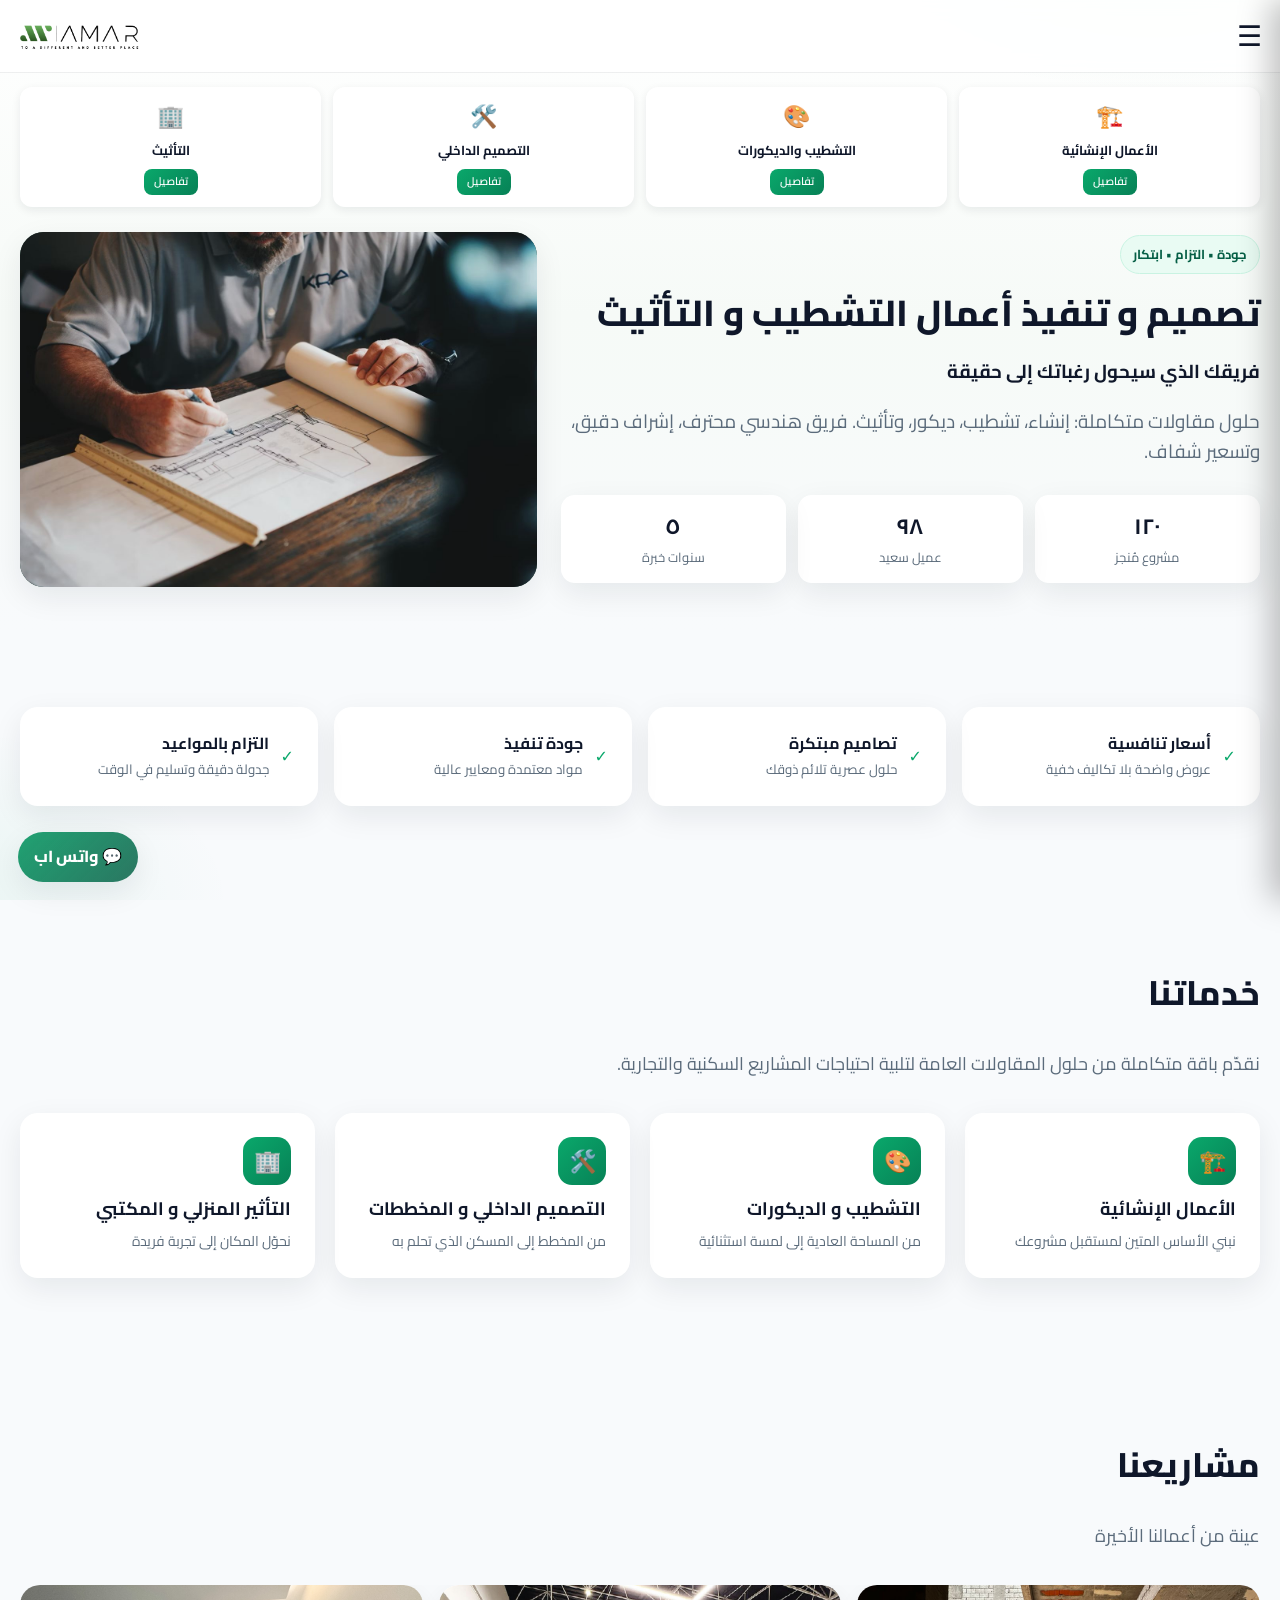
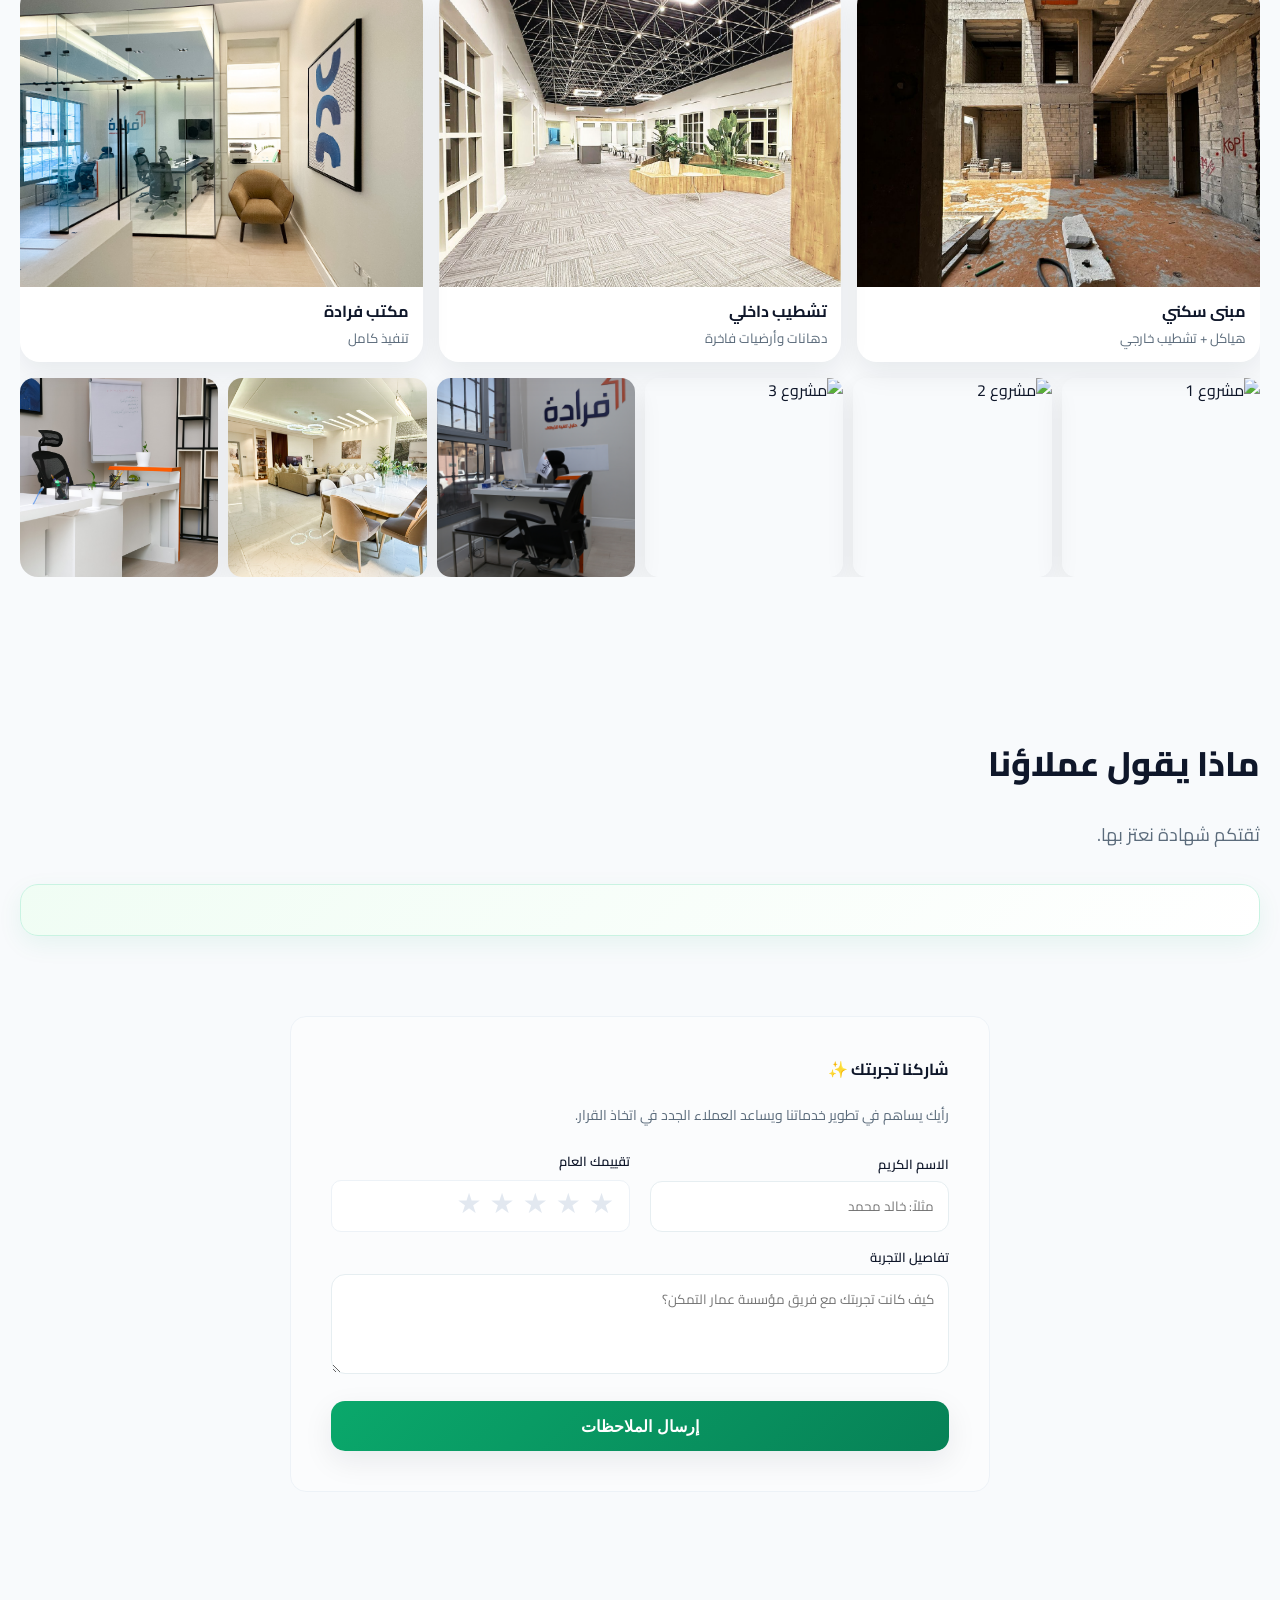
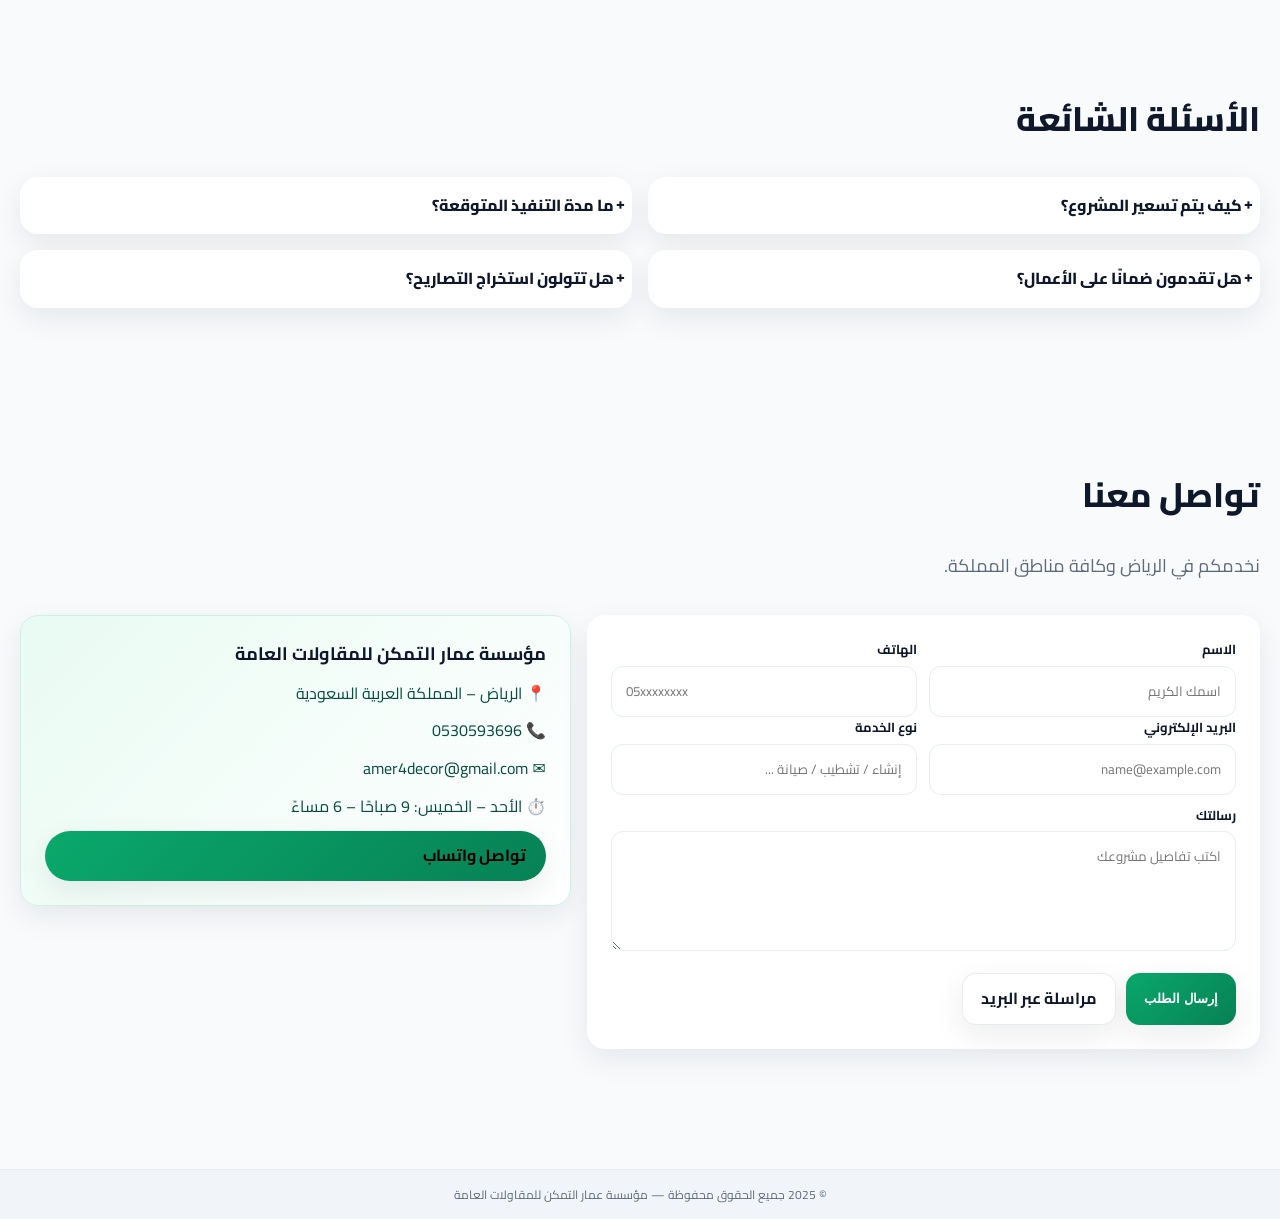
==== index.html @ bd7b521d "Add files via upload" ====
<!DOCTYPE html>
<html lang="ar" dir="rtl">
<head>
  <meta charset="utf-8" />
  <meta name="viewport" content="width=device-width, initial-scale=1, maximum-scale=1"/>
  <title>AMAR</title>
  <meta name="description" content="مؤسسة عمار التمكن للمقاولات العامة — تنفيذ وتشطيب وديكور بجودة عالية  .">
  <link rel="preconnect" href="https://fonts.gstatic.com" crossorigin>
  <link href="https://fonts.googleapis.com/css2?family=Cairo:wght@400;600;700;800&display=swap" rel="stylesheet">
  <link rel="icon" type="image/png" href="logo.png">
  <link rel="stylesheet" href="style.css">


<style>
  /* تم نقل تنسيقات السلايدر إلى ملف CSS الرئيسي لتحسين الأداء */
</style>

</head>
<body>

  <div class="bg-ornament" aria-hidden="true"></div>

  <!-- Header -->
  <header>
    <button class="menu-btn" aria-label="فتح القائمة" onclick="toggleMenu()">&#9776;</button>
    <div class="brand">
      <img src="شعار ملون.png" alt="شعار المؤسسة">
    </div>
  </header>




  <!-- Mini Services -->
<section id="mini-services" class="mini-services container">
  <div class="mini-service">
    <div class="icon">🏗️</div>
    <h4>الأعمال الإنشائية</h4>
    <a href="service1.html" class="mini-btn">تفاصيل</a>
  </div>

  <div class="mini-service">
    <div class="icon">🎨</div>
    <h4>التشطيب والديكورات</h4>
    <a href="service2.html" class="mini-btn">تفاصيل</a>
  </div>

  <div class="mini-service">
    <div class="icon">🛠️</div>
    <h4>التصميم الداخلي</h4>
    <a href="service3.html" class="mini-btn">تفاصيل</a>
  </div>

  <div class="mini-service">
    <div class="icon">🏢</div>
    <h4>التأثيث</h4>
    <a href="service4.html" class="mini-btn">تفاصيل</a>
  </div>
</section>


  <!-- Sidebar -->
  <aside id="sidebar" class="sidebar" aria-hidden="true">
    <div class="side-header">
      <div style="display:flex;align-items:center;gap:10px">
        <img src="a1.png" alt="" style="height:45px;border-radius:8px">
        <strong></strong>
      </div>
      <button class="side-close" aria-label="إغلاق القائمة" onclick="toggleMenu()">✖</button>
    </div>
    <nav class="side-links">
  <a href="#mini-services" onclick="toggleMenu()">الرئيسية</a>
  <a href="#services" onclick="toggleMenu()">خدماتنا</a>
  <a href="#projects" onclick="toggleMenu()">مشاريعنا</a>
  <a href="#faq" onclick="toggleMenu()">الأسئلة الشائعة</a>
  <a href="#contact" onclick="toggleMenu()">تواصل معنا</a>
  <a href="blog.html">المدونة</a>

  
</nav>

    <div class="side-cta">
      <a class="btn btn-primary" href="#contact">احجز استشارة</a>
      <a class="btn" href="https://wa.me/966500000000" target="_blank" rel="noopener">واتساب سريع</a>
    </div>
  </aside>

  <!-- Hero -->
  <section id="hero" class="hero container">
    <div class="hero-grid">
      <div>
        <span class="badge">جودة • التزام • ابتكار</span>
        <h2>تصميم و تنفيذ أعمال التشطيب  و التأثيث</h2>
        <h3>فريقك الذي سيحول رغباتك إلى حقيقة</h3>
        <p>حلول مقاولات متكاملة: إنشاء، تشطيب، ديكور، وتأثيث. فريق هندسي محترف، إشراف دقيق، وتسعير شفاف.</p>
        <div class="hero-stats">
          <div class="stat"><b data-count="120">0</b><span>مشروع مُنجز</span></div>
          <div class="stat"><b data-count="98">0</b><span>عميل سعيد</span></div>
          <div class="stat"><b data-count="5">0</b><span>سنوات خبرة</span></div>
        </div>
      </div>
      <div class="hero-media reveal">
        <!-- يمكنك وضع فيديو صامت بدلاً من الصورة -->
        <img src="صورة.jpeg" alt="أعمال تنفيذ وتشطيب">
      </div>
    </div>
  </section>

  <!-- Features strip -->
<section class="section container">
  <div class="features">
    <div class="feature reveal">
      <i>✓</i>
      <div>
        <b>أسعار تنافسية</b>
        <br>
        <small>عروض واضحة بلا تكاليف خفية</small>
      </div>
    </div>

    <div class="feature reveal">
      <i>✓</i>
      <div>
        <b>تصاميم مبتكرة</b>
        <br>
        <small>حلول عصرية تلائم ذوقك</small>
      </div>
    </div>

    <div class="feature reveal">
      <i>✓</i>
      <div>
        <b>جودة تنفيذ</b>
        <br>
        <small>مواد معتمدة ومعايير عالية</small>
      </div>
    </div>

    <div class="feature reveal">
      <i>✓</i>
      <div>
        <b>التزام بالمواعيد</b>
        <br>
        <small>جدولة دقيقة وتسليم في الوقت</small>
      </div>
    </div>
  </div>
</section>


   <!-- Services -->
  <section id="services" class="section container">
    <h3 class="title">خدماتنا</h3>
    <p class="subtitle">نقدّم باقة متكاملة من حلول المقاولات العامة لتلبية احتياجات المشاريع السكنية والتجارية.</p>
    <div class="cards">
      <div class="card reveal">
        <div class="icon">🏗️</div>
        <h4>الأعمال الإنشائية</h4>
        <p>نبني الأساس المتين لمستقبل مشروعك</p>
      </div>
      <div class="card reveal">
        <div class="icon">🎨</div>
        <h4>التشطيب و الديكورات</h4>
        <p>من المساحة العادية إلى لمسة استثنائية</p>
      </div>
      <div class="card reveal">
        <div class="icon">🛠️</div>
        <h4>التصميم الداخلي و المخططات</h4>
        <p>من المخطط إلى المسكن الذي تحلم به</p>
      </div>
      <div class="card reveal">
        <div class="icon">🏢</div>
        <h4>التأثير المنزلي و المكتبي</h4>
        <p>نحوّل المكان إلى تجربة فريدة</p>
      </div>
    </div>
  </section>


  <!-- Projects -->
  <section id="projects" class="section container">
    <h3 class="title">مشاريعنا</h3>
    <p class="subtitle">عينة من أعمالنا الأخيرة 
    <!-- Slider 3-up -->
    <div class="slider-wrap reveal">
      <div class="slider" id="projSlider">
        <!-- شريحة 1 -->
        <article class="slide">
          <img class="thumb" src="كبير 1.jpeg" alt="مبنى سكني">
          <div class="meta"><b>مبنى سكني</b><small>هياكل + تشطيب خارجي</small></div>
        </article>
        <!-- شريحة 2 -->
        <article class="slide">
          <img class="thumb" src="كبير 2.jpeg" alt="تشطيب داخلي">
          <div class="meta"><b>تشطيب داخلي</b><small>دهانات وأرضيات فاخرة</small></div>
        </article>
        <!-- شريحة 3 -->
        <article class="slide">
          <img class="thumb" src="كبير 3.jpg" alt="فيلا سكنية">
          <div class="meta"><b>مكتب فرادة</b><small>تنفيذ كامل</small></div>
        </article>
      </div>

     

    <!-- معرض صور صغير يفتح Lightbox -->
    <div class="gallery reveal" id="gallery">
      <img src="صغير1.jpg" alt="مشروع 1">
      <img src="صغير2.jpg" alt="مشروع 2">
      <img src="صغير3.jpg" alt="مشروع 3">
      <img src="صغير4.jpeg" alt="مشروع 4">
      <img src="صغير 5.jpg" alt="مشروع 5">
      <img src="صغير6.JPG" alt="مشروع 6">
    </div>
  </section>

  <!-- Lightbox -->
  <div class="lightbox" id="lightbox" role="dialog" aria-modal="true">
    <button class="x" aria-label="إغلاق">✖</button>
    <img alt="">
  </div>

  <!-- Testimonials -->
  <section class="section container">
    <h3 class="title">ماذا يقول عملاؤنا</h3>
    <p class="subtitle">ثقتكم شهادة نعتز بها.</p>

    <!-- إحصائيات العملاء الديناميكية -->
    <div id="statsSummary" class="stats-summary reveal">
      <!-- سيتم تعبئتها عبر الجافاسكريبت -->
    </div>

    <!-- حاوية التعليقات الديناميكية -->
    <div class="t-grid" id="testimonialsContainer">
    </div>

    <!-- نموذج إضافة رأي جديد -->
    <div class="feedback-section reveal">
      <h4 style="margin-top:0">شاركنا تجربتك ✨</h4>
      <p style="font-size:14px; color:var(--muted); margin-bottom:25px;">رأيك يساهم في تطوير خدماتنا ويساعد العملاء الجدد في اتخاذ القرار.</p>
      <form id="feedbackForm" class="form" style="box-shadow:none; background:transparent; padding:0">
        <div style="display:grid; grid-template-columns: repeat(auto-fit, minmax(200px, 1fr)); gap:20px; align-items: end;">
          <div>
            <label style="font-size:13px; color:var(--text); font-weight:600">الاسم الكريم</label>
            <input type="text" name="client_name" placeholder="مثلاً: خالد محمد" required>
          </div>
          <div>
            <label style="font-size:13px; color:var(--text); font-weight:600; margin-bottom:8px; display:block">تقييمك العام</label>
            <div class="star-rating">
              <input type="radio" id="star5" name="rating" value="⭐⭐⭐⭐⭐" required><label for="star5"></label>
              <input type="radio" id="star4" name="rating" value="⭐⭐⭐⭐"><label for="star4"></label>
              <input type="radio" id="star3" name="rating" value="⭐⭐⭐"><label for="star3"></label>
              <input type="radio" id="star2" name="rating" value="⭐⭐"><label for="star2"></label>
              <input type="radio" id="star1" name="rating" value="⭐"><label for="star1"></label>
            </div>
          </div>
        </div>
        <div style="margin-top:15px">
          <label style="font-size:13px; color:var(--text); font-weight:600">تفاصيل التجربة</label>
          <textarea name="comment" placeholder="كيف كانت تجربتك مع فريق مؤسسة عمار التمكن؟" style="min-height:100px; border-radius:14px" required></textarea>
        </div>
        <button type="submit" class="btn btn-primary" style="margin-top:20px; width:100%; height:50px; font-size:16px;">إرسال الملاحظات</button>
      </form>
      <div id="formMsg" class="form-status">شكراً لك! تم استلام تقييمك بنجاح، سيظهر في الموقع عند تحديث الصفحة.</div>
    </div>
  </section>

  <!-- FAQ -->
  <section id="faq" class="section container">
    <h3 class="title">الأسئلة الشائعة</h3>
    <div class="faq">
      <details class="q reveal">
        <summary>كيف يتم تسعير المشروع؟</summary>
        <div class="a">بعد المعاينة واستلام المخططات نُعد عرض سعر تفصيلي يشمل المواد والأيدي العاملة والمدة.</div>
      </details>
      <details class="q reveal">
        <summary>ما مدة التنفيذ المتوقعة؟</summary>
        <div class="a">تختلف وفق حجم المشروع ونطاقه، ونلتزم بجدول زمني مُعتمد مع تحديثات دورية.</div>
      </details>
      <details class="q reveal">
        <summary>هل تقدمون ضمانًا على الأعمال؟</summary>
        <div class="a">نعم، نوفر ضمانًا على أعمالنا وفق بنود العقد ونوع الأعمال المنفذة.</div>
      </details>
      <details class="q reveal">
        <summary>هل تتولون استخراج التصاريح؟</summary>
        <div class="a">نساعد في الإجراءات والتصاريح بالتنسيق مع الجهات المختصة حسب الحاجة.</div>
      </details>
    </div>
  </section>
<!-- Contact -->
<section id="contact" class="section container">
  <h3 class="title">تواصل معنا</h3>
  <p class="subtitle">نخدمكم في الرياض وكافة مناطق المملكة.</p>
  <div class="contact">
    <form class="form reveal" id="contactForm" style="position:relative;">
  <div class="row">
    <div>
      <label>الاسم</label>
      <input type="text" name="name" placeholder="اسمك الكريم" required>
    </div>
    <div>
      <label>الهاتف</label>
      <input type="tel" name="phone" placeholder="05xxxxxxxx" required>
    </div>
  </div>
  <div class="row">
    <div>
      <label>البريد الإلكتروني</label>
      <input type="email" name="email" placeholder="name@example.com">
    </div>
    <div>
      <label>نوع الخدمة</label>
      <input type="text" name="service" placeholder="إنشاء / تشطيب / صيانة ...">
    </div>
  </div>
  <div style="margin-top:10px">
    <label>رسالتك</label>
    <textarea name="message" placeholder="اكتب تفاصيل مشروعك"></textarea>
  </div>
  <div style="margin-top:14px; display:flex; gap:10px; flex-wrap:wrap">
    <button type="submit" class="btn btn-primary">إرسال الطلب</button>
    <a class="btn" href="mailto:info@company.com">مراسلة عبر البريد</a>
  </div>
  <div id="contactFormMsg" class="form-status">شكراً لك! تم استلام رسالتك وسنتواصل معك قريباً.</div>
</form>

   


      <aside class="info reveal">
        <b>مؤسسة عمار التمكن للمقاولات العامة</b>
        <p>📍 الرياض – المملكة العربية السعودية</p>
        <p>📞 0530593696 </p>
        <p>✉️ amer4decor@gmail.com </p>
        <p>⏱️ الأحد – الخميس: 9 صباحًا – 6 مساءً</p>
        <a class="btn btn-primary btn-pill" href="https://wa.me/966530593696" target="_blank" rel="noopener">تواصل واتساب</a>
      </aside>
    </div>
  </section>

  <footer>
    © 2025 جميع الحقوق محفوظة — مؤسسة عمار التمكن للمقاولات العامة
  </footer>

  <!-- واتساب ثابت -->
  <a class="fab" href="https://wa.me/966530593696" target="_blank" rel="noopener" aria-label="راسلنا على واتساب">💬 واتس اب</a>

<script>
  // === Sidebar ===
  function toggleMenu(){
    const el = document.getElementById('sidebar');
    const on = el.classList.toggle('active');
    el.setAttribute('aria-hidden', on ? 'false' : 'true');
  }

  // === نظام التعليقات و Google Sheets ===
  // ضع رابط الـ Web App الذي حصلت عليه من قوقل هنا:
  const TESTIMONIALS_SCRIPT_URL = 'https://script.google.com/macros/s/AKfycbz1Ca-UMOkzsjxe1Gqpv1ZPXrG5_0nyW5ptIty2d047CpcNiHWBSbn5oBcfgZpbU4p0Uw/exec'; // رابط آراء العملاء
  const CONTACT_SCRIPT_URL = 'https://script.google.com/macros/s/AKfycbzADjDS6VVVkKMS5v7PcNQhzNhsCinsHmv0eUX7gAnE5Gvqu2jbT1avRlHpUealxR7oOw/exec'; // **ضع رابط نموذج التواصل هنا**

  // 1. وظيفة إرسال التعليق من النموذج إلى الشيت
  document.getElementById('feedbackForm').addEventListener('submit', function(e) {
    e.preventDefault();
    const btn = e.target.querySelector('button');
    const msg = document.getElementById('formMsg');
    btn.disabled = true;
    btn.innerText = 'جاري الإرسال...';

    fetch(TESTIMONIALS_SCRIPT_URL, { // تم إصلاح اسم المتغير هنا
      method: 'POST',
      mode: 'no-cors',
      body: new FormData(this)
    }).then(() => {
      msg.style.display = 'block';
      this.reset();
      btn.innerText = 'تم الإرسال بنجاح';
      setTimeout(() => { msg.style.display = 'none'; btn.innerText = 'إرسال الملاحظات'; btn.disabled = false; }, 5000);
    }).catch(err => alert('حدث خطأ في الإرسال'));
  });

  // 2. وظيفة جلب التعليقات المعتمدة من الشيت وعرضها في الموقع
  async function loadTestimonials() {
    const container = document.getElementById('testimonialsContainer');
    const statsEl = document.getElementById('statsSummary');
    
    // أيقونة النجمة الرسمية (SVG)
    const starSVG = `<svg viewBox="0 0 24 24" fill="currentColor"><path d="M12 17.27L18.18 21l-1.64-7.03L22 9.24l-7.19-.61L12 2 9.19 8.63 2 9.24l5.46 4.73L5.82 21z"/></svg>`;

    try {
      const response = await fetch(TESTIMONIALS_SCRIPT_URL); // استخدام TESTIMONIALS_SCRIPT_URL
      const data = await response.json();
      
      if(data && Array.isArray(data) && data.length > 0) {
        // 1. حساب الإحصائيات
        const count = data.length;
        const totalStars = data.reduce((acc, item) => acc + (item.rating.match(/⭐/g) || []).length, 0);
        const satisfaction = Math.round((totalStars / (count * 5)) * 100);
        const projectsDone = "120"; // يمكنك استبدالها ببيانات من الشيت إذا أردت

        statsEl.innerHTML = `
          <div class="stat-box"><b>${count}</b><span>مقيّم</span></div>
          <div class="stat-box"><b>${satisfaction}%</b><span>رضا العملاء</span></div>
          <div class="stat-box"><b>${projectsDone}</b><span>مشروع منجز</span></div>
        `;

        // 2. عرض التعليقات بنجوم رسمية
        const latestData = data.reverse().slice(0, 3);
        container.innerHTML = ''; 
        latestData.forEach(item => {
          const starCount = (item.rating.match(/⭐/g) || []).length;
          const starsHtml = starSVG.repeat(starCount);
          
          const card = `
            <div class="t reveal visible">
              <div class="stars">${starsHtml}</div>
              <b>${item.client_name}</b>
              <small>${item.comment}</small>
            </div>
          `;
          container.innerHTML += card;
        });
      } else {
        statsEl.innerHTML = `
          <div class="stat-box"><b>0</b><span>مقيّم</span></div>
          <div class="stat-box"><b>100%</b><span>رضا العملاء</span></div>
          <div class="stat-box"><b>120</b><span>مشروع منجز</span></div>
        `;
        container.innerHTML = '<p style="text-align:center; color:var(--muted); grid-column: 1/-1;">نعتز بآرائكم، كن أول من يقيّم خدماتنا.</p>';
      }
    } catch (e) { console.log('لا توجد تعليقات حية حالياً'); }
  }
  
  window.addEventListener('load', loadTestimonials);

  // 3. وظيفة إرسال نموذج "تواصل معنا" إلى Google Sheet
  document.getElementById('contactForm').addEventListener('submit', function(e) {
    e.preventDefault();
    const btn = e.target.querySelector('button[type="submit"]');
    const msg = document.getElementById('contactFormMsg');
    btn.disabled = true;
    btn.innerText = 'جاري الإرسال...';

    fetch(CONTACT_SCRIPT_URL, { // استخدام CONTACT_SCRIPT_URL
      method: 'POST',
      mode: 'no-cors',
      body: new FormData(this)
    }).then(() => {
      msg.style.display = 'block';
      this.reset();
      btn.innerText = 'تم الإرسال بنجاح';
      setTimeout(() => { msg.style.display = 'none'; btn.innerText = 'إرسال الطلب'; btn.disabled = false; }, 5000); // إخفاء الرسالة بعد 5 ثوانٍ
    }).catch(err => alert('حدث خطأ في الإرسال: ' + err));
  });


  // === Reveal on scroll ===
  const revealEls = document.querySelectorAll('.reveal');
  const io = new IntersectionObserver((entries)=>{
    entries.forEach(e=>{
      if(e.isIntersecting){ 
        e.target.classList.add('visible'); 
        io.unobserve(e.target); 
      }
    });
  },{rootMargin:"-10% 0px -10% 0px"});
  revealEls.forEach(el=>io.observe(el));

  // === Counters ===
  const counters = document.querySelectorAll('[data-count]');
  const io2 = new IntersectionObserver((entries)=>{
    entries.forEach(e=>{
      if(e.isIntersecting){
        const el=e.target, to=+el.dataset.count; let n=0;
        const step = Math.ceil(to/60);
        const t=setInterval(()=>{
          n = Math.min(to, n+step);
          el.textContent=n.toLocaleString('ar-EG');
          if(n>=to) clearInterval(t);
        }, 20);
        io2.unobserve(el);
      }
    });
  },{threshold:.6});
  counters.forEach(el=>io2.observe(el));

  // === Projects slider (3-up) ===
  const slider = document.getElementById('projSlider');
  const slides = Array.from(slider.children);
  let idx = 0, autoTimer, startX = 0, currentTranslate = 0, prevTranslate = 0;

  function calcStep(){ return slides[0].offsetWidth + 16; } // 16px is the gap

  function go(to){
    const visible = window.innerWidth < 768 ? 1 : 3;
    const maxIdx = slides.length - visible;
    if (to > maxIdx) idx = 0;
    else if (to < 0) idx = maxIdx;
    else idx = to;
    slider.style.transform = `translateX(${idx * calcStep()}px)`;
  }

  function moveProjects(dir){ stopAuto(); go(idx + dir); startAuto(); }
  function startAuto(){ if(slides.length > (window.innerWidth < 768 ? 1 : 3)) autoTimer = setInterval(()=>go(idx+1), 3000); }
  function stopAuto(){ clearInterval(autoTimer); }

  startAuto();
  slider.addEventListener('mouseenter', stopAuto);
  slider.addEventListener('mouseleave', startAuto);
  window.addEventListener('resize', ()=>go(idx));

  // دعم السحب باللمس (Touch Drag) للجوال
  slider.addEventListener('touchstart', (e) => {
    startX = e.touches[0].clientX;
    stopAuto();
  });

  slider.addEventListener('touchmove', (e) => {
    const touch = e.touches[0];
    const diff = startX - touch.clientX;
    if (Math.abs(diff) > 5) e.preventDefault(); // منع التمرير العمودي أثناء السحب العرضي
  });

  slider.addEventListener('touchend', (e) => {
    const endX = e.changedTouches[0].clientX;
    const diff = startX - endX;
    if (Math.abs(diff) > 50) { // حد أدنى للسحب لتغيير الصورة
      if (diff > 0) go(idx + 1); // سحب لليسار
      else go(idx - 1); // سحب لليمين
    }
    startAuto();
  });

  // === Lightbox ===
  const lb = document.getElementById('lightbox');
  const lbImg = lb.querySelector('img');
  const gal = document.getElementById('gallery');
  gal.addEventListener('click', (e)=>{
    if(e.target.tagName==='IMG'){
      lbImg.src = e.target.src.replace(/w=\d+/, 'w=1600');
      lb.classList.add('active');
    }
  });
  lb.querySelector('.x').onclick = ()=> lb.classList.remove('active');
  lb.addEventListener('click', (e)=>{ if(e.target===lb) lb.classList.remove('active'); });

  // إغلاق Sidebar و Lightbox عند الضغط على Escape
  document.addEventListener('keydown', (e)=>{
    if(e.key==='Escape'){
      const side = document.getElementById('sidebar');
      if(side.classList.contains('active')) toggleMenu();
      if(lb.classList.contains('active')) lb.classList.remove('active');
    }
  });

  







</script>
</body>
</html>
---- style.css ----
:root{
  --green:#0aa86b;
  --green-dark:#078156;
  --text:#0f172a;
  --muted:#5b6b7b;
  --bg:#f8fafc;
  --card:#ffffff;
  --shadow:0 10px 30px rgba(15,23,42,.08);
  --radius:18px;
  --pad:clamp(16px, 4vw, 24px);
  --section-gap:80px; /* مسافة متزنة للكمبيوتر */
  --header-h:72px;
}

*{box-sizing:border-box;}
html{scroll-behavior:smooth;}
body{
  margin:0;
  font-family:"Cairo",system-ui,-apple-system,Segoe UI,Roboto,Arial;
  color:var(--text);
  background:var(--bg);
  overflow-x:hidden;
  line-height: 1.6;
}

/* Background Ornament */
.bg-ornament{
  position:fixed;
  inset:0;
  z-index:-1;
  pointer-events:none;
  background:
    radial-gradient(600px 300px at 90% -10%, rgba(10,168,107,.10), transparent 60%),
    radial-gradient(600px 300px at -10% 100%, rgba(10,168,107,.08), transparent 60%),
    linear-gradient(180deg, #ffffff, #f6faf7 35%, #f8fafc 70%);
  animation:floatBg 16s ease-in-out infinite alternate;
}
@keyframes floatBg{from{transform:translateY(0)} to{transform:translateY(-24px)}}
@media(prefers-reduced-motion:reduce){
  html{scroll-behavior:auto;}
  .bg-ornament{animation:none;}
}

/* Header */
header{
  position:sticky;
  top:0;
  z-index:1000;
  min-height:var(--header-h);
  background:rgba(255,255,255,.86);
  backdrop-filter:saturate(140%) blur(8px);
  box-shadow:0 1px 0 rgba(2,6,23,.06);
  display:flex;
  align-items:center;
  justify-content:space-between;
  padding:0 12px;
}

.brand{
  display:flex;
  align-items:center;
  gap:12px;
}

.brand img{
  height:44px;
  width:auto;
  border-radius:10px;
}

.brand h1{
  font-size:18px;
  margin:0;
  font-weight:800;
  letter-spacing:.2px;
}

.menu-btn{
  border:0;
  background:transparent;
  font-size:28px;
  cursor:pointer;
  color:var(--text);
}

.cta-top{display:none;}
@media(min-width:1024px){
  .cta-top{
    display:flex;
    align-items:center;
    gap:10px;
  }
  .cta-top .btn{display:inline-flex;}
}

/* Buttons */
.btn{
  padding:12px 18px;
  border-radius:14px;
  border:1px solid rgba(2,6,23,.08);
  background:#fff;
  color:var(--text);
  font-weight:700;
  text-decoration:none;
  box-shadow:var(--shadow);
  transition:transform .2s ease, box-shadow .2s ease, background .2s ease;
}
.btn:hover{
  transform:translateY(-2px);
  box-shadow:0 14px 32px rgba(15,23,42,.12);
}
.btn-primary{
  background:linear-gradient(135deg, var(--green), var(--green-dark));
  color:#fff;
  border:0;
}
.btn-pill{
  border-radius:999px;
  padding:12px 20px;
}

/* Sidebar */
.sidebar{
  position:fixed;
  top:0;
  right:-320px;
  width:320px;
  height:100vh;
  background:linear-gradient(180deg, #0f3427, #0b1f17);
  color:#ffffff;
  z-index:1200;
  transition:right .35s ease;
  padding:22px;
  box-shadow:-10px 0 30px rgba(0,0,0,.25);
}
.sidebar.active{right:0;}

.side-header{
  display:flex;
  align-items:center;
  justify-content:space-between;
}

.side-close{
  background:transparent;
  border:0;
  color:#ffffff;
  font-size:26px;
  cursor:pointer;
}

.side-links{
  margin-top:20px;
  display:flex;
  flex-direction:column;
  gap:8px;
}

.side-links a{
  color:#ffffff;
  text-decoration:none;
  font-weight:700;
  padding:12px 14px;
  border-radius:12px;
  display:block;
  transition:background .2s ease, transform .2s ease;
}
.side-links a:hover{
  background:rgba(255,255,255,.08);
  transform:translateX(-4px);
}

.side-cta{
  margin-top:auto;
  display:grid;
  gap:10px;
}

/* Section & Container */
section{scroll-margin-top:calc(var(--header-h) + 30px);}
.container{
  max-width:1240px;
  margin:0 auto;
  padding:0 20px;
}
.section{padding:var(--section-gap) 0;}
.title{
  font-size: clamp(24px, 5vw, 34px);
  margin:0 0 30px; /* زيادة المسافة تحت العنوان */
  font-weight:800;
}
.subtitle{
  color:var(--muted);
  margin:0 0 34px;
  font-size: clamp(15px, 2.5vw, 18px);
}

/* Hero */
.hero{
  padding: 10px 0 40px; /* تقريب الهيرو أكثر من المربعات في المتصفح */
  transform: none;
}
.hero-grid{
  display:grid;
  gap:24px;
  align-items:center;
  grid-template-columns: 1.15fr .85fr;
}
.badge{
  display:inline-flex;
  align-items:center;
  gap:8px;
  background:#e9fbf3;
  color:#065f46;
  padding:8px 12px;
  border-radius:999px;
  font-weight:700;
  font-size:13px;
  border:1px solid #c9f3e2;
}
.hero h2{
  font-size: clamp(24px, 5vw, 36px);
  line-height:1.4;
  margin:14px 0 18px;
  font-weight:800;
}
.hero p{
  color:var(--muted);
  font-size: clamp(16px, 2.2vw, 19px);
  margin:0 0 28px;
}
.hero-cta{
  display:flex;
  gap:10px;
  flex-wrap:wrap;
}
.hero-media{
  position:relative;
  aspect-ratio:16/11;
  border-radius:24px;
  overflow:hidden;
  box-shadow:var(--shadow);
  background:#0a2c20;
}
.hero-media img, .hero-media video{
  width:100%;
  height:100%;
  object-fit:cover;
  display:block;
  opacity:.95;
}

/* Hero Stats */
.hero-stats{
  display: flex;
  gap: 12px;
  margin-top:14px;
}
.stat{
  background:var(--card);
  border-radius:14px;
  padding:14px;
  text-align:center;
  flex: 1;
  box-shadow:var(--shadow);
}
.stat b{display:block; font-size:22px;}
.stat span{color:var(--muted); font-size:13px;}

/* Features / Cards / Testimonials */
.features{
  display:grid;
  grid-template-columns: repeat(auto-fit, minmax(240px, 1fr));
  gap:16px;
}
.feature{
  background:var(--card);
  border-radius:var(--radius);
  padding:var(--pad);
  box-shadow:var(--shadow);
  display:flex;
  align-items:center;
  gap:12px;
  transition:transform .3s ease, box-shadow .3s ease;
}
.feature:hover{
  transform:translateY(-4px);
  box-shadow:0 16px 40px rgba(15,23,42,.2);
}
.feature i{font-style:normal; font-weight:800; color:var(--green);}
.feature small{color:var(--muted);}

.cards{
  display:grid;
  grid-template-columns: repeat(auto-fit, minmax(260px, 1fr));
  gap:20px;
}
.card{
  background:var(--card);
  border-radius:var(--radius);
  padding:var(--pad);
  box-shadow:var(--shadow);
  transition:transform .25s ease, box-shadow .25s ease;
}
.card:hover{
  transform:translateY(-6px);
  box-shadow:0 18px 44px rgba(15,23,42,.14);
}
.card .icon{
  width:48px;
  height:48px;
  border-radius:14px;
  display:grid;
  place-items:center;
  font-size:22px;
  font-weight:800;
  color:#fff;
  background:linear-gradient(135deg, var(--green), var(--green-dark));
  margin-bottom:10px;
}
.card h4{margin:6px 0 6px; font-size:18px;}
.card p{color:var(--muted); margin:0; font-size:14px; line-height:1.7;}

/* Slider & Gallery */
.slider-wrap{position:relative; overflow:hidden; border-radius:18px;}
.slider{display:flex; gap:16px; transition:transform 800ms cubic-bezier(.2,.8,.2,1);}
.slide{
  flex: 0 0 100%;
  background:var(--card); 
  border-radius:20px; 
  box-shadow:var(--shadow); 
  overflow:hidden; 
  transition:transform .3s ease, box-shadow .3s ease;
}
@media(min-width: 768px) { .slide { flex: 0 0 calc((100% - 32px)/3); } }
.slide:hover{transform:translateY(-4px); box-shadow:0 16px 40px rgba(15,23,42,.2);}
.slide .thumb{width:100%; aspect-ratio:4/3; object-fit:cover; display:block;}
.slide .meta{padding:12px 14px;}
.slide .meta b{display:block;}
.slide .meta small{color:var(--muted);}
.gallery{
  margin-top:16px;
  display:grid;
  grid-template-columns:repeat(6,1fr);
  gap:10px;
}
.gallery img{
  width:100%;
  aspect-ratio:1/1;
  object-fit:cover;
  border-radius:14px;
  cursor:pointer;
  box-shadow:var(--shadow);
}
.lightbox{
  position:fixed;
  inset:0;
  background:rgba(0,0,0,.7);
  display:none;
  align-items:center;
  justify-content:center;
  z-index:1400;
}
.lightbox.active{display:flex;}
.lightbox img{
  max-width:min(92vw,1200px);
  max-height:86vh;
  border-radius:16px;
  box-shadow:0 20px 60px rgba(0,0,0,.4);
}
.lightbox .x{
  position:absolute;
  top:14px;
  inset-inline-end:16px;
  background:#fff;
  border:0;
  width:44px;
  height:44px;
  border-radius:50%;
  font-size:20px;
  cursor:pointer;
}

/* Grids & FAQs */
.t-grid{
  display:grid; 
  grid-template-columns: repeat(auto-fit, minmax(min(100%, 320px), 1fr)); 
  gap: 20px;
  margin-bottom: 30px;
}
.t{
  background: var(--card);
  padding: 22px;
  border-radius: 14px;
  box-shadow: 0 2px 10px rgba(15,23,42,0.04);
  position: relative;
  border: 1px solid #f1f5f9;
  transition: all 0.3s ease;
}
.t:hover { 
  transform: translateY(-4px); 
  border-color: #e2e8f0;
  box-shadow: 0 12px 24px rgba(0,0,0,0.06);
}
.t::before {
  content: "“";
  position: absolute;
  top: 10px;
  left: 20px;
  font-size: 44px;
  color: rgba(10, 168, 107, 0.08);
  font-family: serif;
}
.t b{display:block; margin-bottom:4px; font-size: 16px; color: var(--text); font-weight: 700; position: relative; z-index: 1;}
.t .stars { 
  color: #fbbf24; 
  margin-bottom: 8px; 
  display: flex; 
  gap: 2px;
}
.t .stars svg {
  width: 14px;
  height: 14px;
}
.t small{color:var(--muted); font-size: 14px; line-height: 1.6; display: block; position: relative; z-index: 1;}

/* Testimonial Stats Summary */
.stats-summary { /* هذا هو البوكس الفخم الجديد */
  display: grid;
  grid-template-columns: repeat(3, 1fr); /* إجبار 3 أعمدة دائماً */
  gap: 10px; /* مسافة بين العناصر */
  margin-bottom: 40px;
  background: linear-gradient(135deg, #f0fdf4 0%, #ffffff 100%); /* خلفية متدرجة أنيقة */
  padding: 25px 20px;
  border-radius: 18px; /* حواف دائرية أكثر */
  border: 1px solid #c9f3e2; /* حدود خضراء فاتحة */
  box-shadow: 0 8px 25px rgba(10, 168, 107, 0.08); /* ظل خفيف وراقي */
}
.stat-box { 
  text-align: center; 
  padding: 10px 0;
  position: relative;
}
.stat-box:not(:last-child)::after { /* فاصل أنيق بين الإحصائيات */
  content: '';
  position: absolute;
  top: 20%;
  inset-inline-end: 0;
  width: 1px;
  height: 60%;
  background: #e2e8f0;
}
.stat-box b { 
  display: block; 
  font-size: clamp(20px, 4vw, 28px); /* حجم خط متجاوب */
  color: var(--green-dark); /* لون أخضر داكن */
  margin-bottom: 4px;
}
.stat-box span { 
  font-size: clamp(11px, 2.5vw, 13px); /* حجم خط متجاوب */
  color: var(--muted); 
  font-weight: 600; 
}

.feedback-section {
  background: #fbfcfd;
  padding: clamp(20px, 5vw, 40px);
  border-radius: 16px;
  margin: 40px auto;
  border: 1px solid #edf2f7;
  max-width: 700px;
  margin-left: auto;
  margin-right: auto;
}

/* Form Messages Styling */
.form-status {
  display: none;
  margin-top: 20px;
  padding: 15px;
  border-radius: 12px;
  font-size: 14px;
  font-weight: 700;
  text-align: center;
  background: #f0fdf4;
  border: 1px solid #bbf7d0;
  color: #166534;
}

/* Star Rating System */
.star-rating {
  display: flex;
  flex-direction: row-reverse;
  justify-content: flex-end;
  gap: 8px;
  background: #ffffff;
  padding: 8px 15px;
  border-radius: 10px;
  border: 1px solid #edf2f7;
}
.star-rating input { display: none; }
.star-rating label {
  font-size: 24px;
  color: #e2e8f0;
  cursor: pointer;
  transition: all 0.2s ease;
  line-height: 1;
}
.star-rating label:hover,
.star-rating label:hover ~ label,
.star-rating input:checked ~ label {
  color: #fbbf24;
}
.star-rating label:before { 
  content: '★'; 
  font-size: 28px;
}

.faq{display:grid; grid-template-columns:1fr 1fr; gap:16px;}
.q{background:var(--card); border-radius:var(--radius); box-shadow:var(--shadow); overflow:hidden;}
.q summary{list-style:none; cursor:pointer; padding:16px 18px; font-weight:800; position:relative;}
.q summary::-webkit-details-marker{display:none;}
.q summary:after{content:"+"; position:absolute; inset-inline-start:7px; top:14px; font-weight:800;}
.q[open] summary:after{content:"–";}
.q .a{padding:0 18px 16px; color:var(--muted); line-height:1.8;}

/* Contact */
.contact{display:grid; grid-template-columns:1.1fr .9fr; gap:16px; align-items:start;}
.form{background:var(--card); border-radius:var(--radius); padding:var(--pad); box-shadow:var(--shadow);}
.form .row{display:grid; grid-template-columns:1fr 1fr; gap:12px;}
.form label{display:block; font-weight:700; font-size:13px; margin-bottom:6px;}
.form input,.form textarea{
  width:100%;
  border:1px solid #e6eef1;
  border-radius:12px;
  padding:12px 14px;
  outline:none;
  font-family:inherit;
  background:#fff;
}
.form textarea{min-height:120px; resize:vertical;}
.info{
  display:grid;
  gap:12px;
  background:linear-gradient(135deg, #e9fbf3, #ffffff);
  border:1px solid #c9f3e2;
  border-radius:var(--radius);
  padding:var(--pad);
  box-shadow:var(--shadow);
}
.info b{font-size:18px;}
.info p{margin:0; color:#064e3b;}
.info a{color:#000; text-decoration:none; font-weight:700;}

/* Footer & FAB */
footer{margin-top:40px; padding:15px; text-align:center; color:#5b6b7b; font-size:12px; background:#f1f5f9; border-top:1px solid #e5eff5;}
.fab{
  position:fixed;
  inset-inline-end:18px;
  bottom:18px;
  z-index:1500;
  display:inline-flex;
  align-items:center;
  gap:8px;
  background:linear-gradient(135deg, #089863e5, #065f46d8);
  color:#fff;
  text-decoration:none;
  font-weight:800;
  padding:12px 16px;
  border-radius:999px;
  box-shadow:var(--shadow);
}

/* Reveal on scroll */
.reveal{opacity:0; transform:translateY(18px); transition:opacity .7s ease, transform .7s ease;}
.reveal.visible{opacity:1; transform:none;}

/* ==== RESPONSIVE TABLET ==== */
@media(max-width:1024px){
  .hero-grid{grid-template-columns:1fr;}
  .hero-media{order: -1; margin-bottom: 20px;}
  .t-grid{grid-template-columns: repeat(auto-fit, minmax(280px, 1fr));}
  .contact{grid-template-columns:1fr;}
  .gallery{grid-template-columns:repeat(4,1fr);}
  .faq{grid-template-columns: 1fr;}
}

/* ==== RESPONSIVE MOBILE ==== */
@media(max-width:640px){
  .cards{grid-template-columns:1fr; gap:24px;}
  .gallery{grid-template-columns:repeat(2,1fr);}
  .hero-media{border-radius:16px; aspect-ratio:16/9;}
  .hero-stats{ flex-wrap: wrap; }
  .stat{ flex: 1 1 45%; }
  .sidebar{width:85%; right:-85%; height:100vh;}
  .side-links{gap:14px;}
  .side-links a{padding:14px 16px;}
  .section{padding:100px 24px !important;} /* مسافة مريحة جداً بين كل قسم والآخر في الجوال */
  .hero{padding-top: 0px !important; padding-bottom:60px !important;} /* تقريب الهيرو من المربعات في الجوال */
  .hero { text-align: center; } /* توسيط المحتوى في الجوال لجعله متناسقاً */
  .hero h2 { 
    font-size: 26px !important; /* حجم محدد بدقة للجوال */
    line-height: 1.4 !important;
    margin-bottom: 12px !important;
  }
  .hero-stats { justify-content: center; } /* توسيط الإحصائيات لتتناسب مع العنوان */

  .container { padding: 0 24px; }

  .stats-summary {
    padding: 20px 10px;
    gap: 8px;
    margin-bottom: 50px;
  }
  .t-grid {
    grid-template-columns: repeat(3, 1fr) !important;
    gap: 10px;
  }
  .t {
    padding: 18px 10px;
    border-radius: 12px;
  }
  .t b { font-size: 12px; margin-bottom: 4px; } /* تكبير اسم صاحب التعليق */
  .t small { font-size: 13px; line-height: 1.4; display: -webkit-box; -webkit-line-clamp: 4; -webkit-box-orient: vertical; overflow: hidden; } /* تكبير نص التعليق لسهولة القراءة */
  .t .stars svg { width: 10px; height: 10px; }
  .t::before { font-size: 28px; top: 5px; left: 10px; }
}

/* Mini Services */
.mini-services{
  display:grid;
  grid-template-columns:repeat(auto-fit, minmax(110px,1fr));
  gap:12px;
  margin:10px auto 10px; /* تقريب المربعات جداً من الهيرو في المتصفح */
  padding:5px 0;
}
.mini-service{
  background:#fff;
  border-radius:12px;
  box-shadow:0 3px 10px rgba(15,23,42,.08);
  text-align:center;
  padding:12px 8px;
  transition:transform .2s ease, box-shadow .2s ease;
}
.mini-service:hover{
  transform:translateY(-3px);
  box-shadow:0 6px 16px rgba(15,23,42,.12);
}
.mini-service .icon{font-size:22px; margin-bottom:6px;}
.mini-service h4{font-size:13px; margin:0 0 6px; font-weight:700;}
.mini-btn{
  display:inline-block;
  padding:4px 10px;
  font-size:11px;
  border-radius:8px;
  background:linear-gradient(135deg, #0aa86b, #078156);
  color:#fff;
  font-weight:600;
  text-decoration:none;
  transition:opacity .2s ease;
}
.mini-btn:hover{opacity:.9;}
@media(max-width:640px){
  .mini-services{
    display:grid;
    grid-template-columns: repeat(2, 1fr);
    gap:20px;
    padding:10px 0;
    margin: 15px auto 5px !important; /* إلصاق المربعات بالهيرو تماماً في الجوال */
  }
  .mini-service{
    min-width:0;
    padding:20px 10px;
  }
  .mini-service h4 { font-size: 12px; }
}
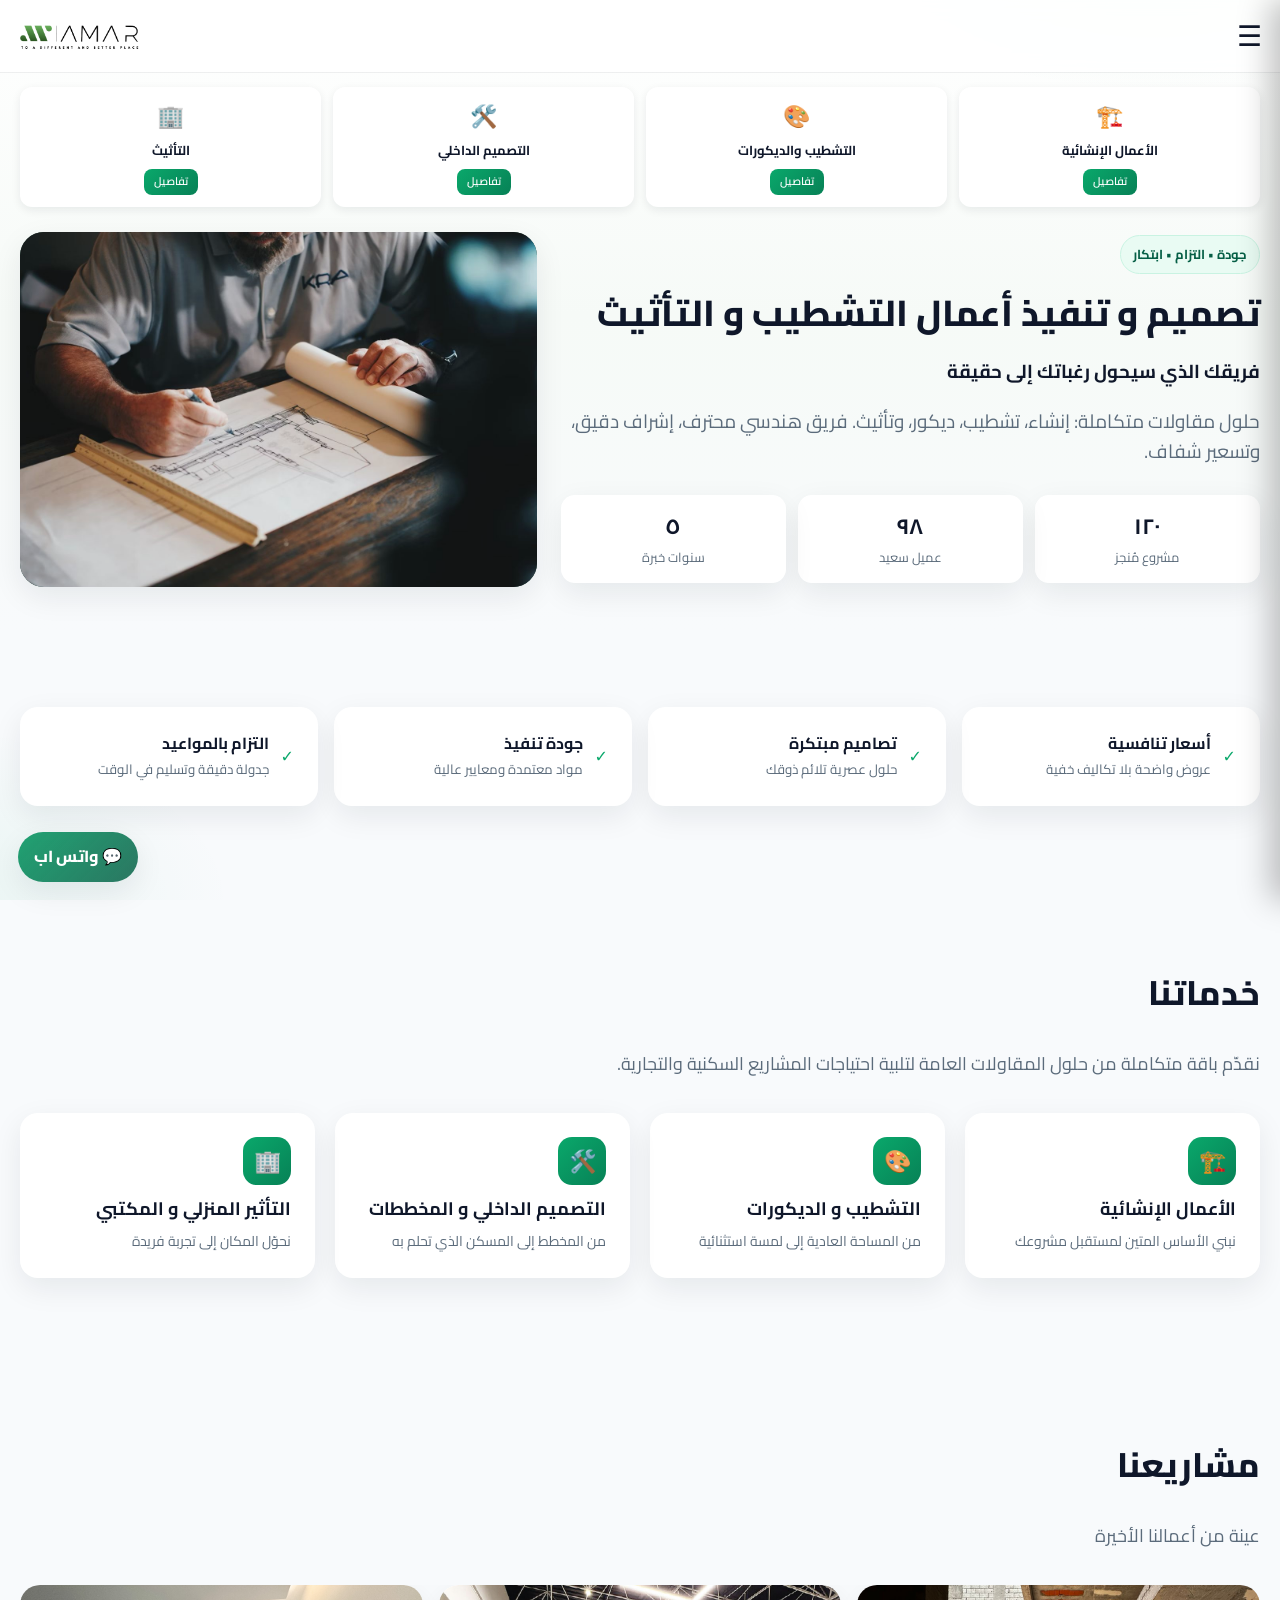
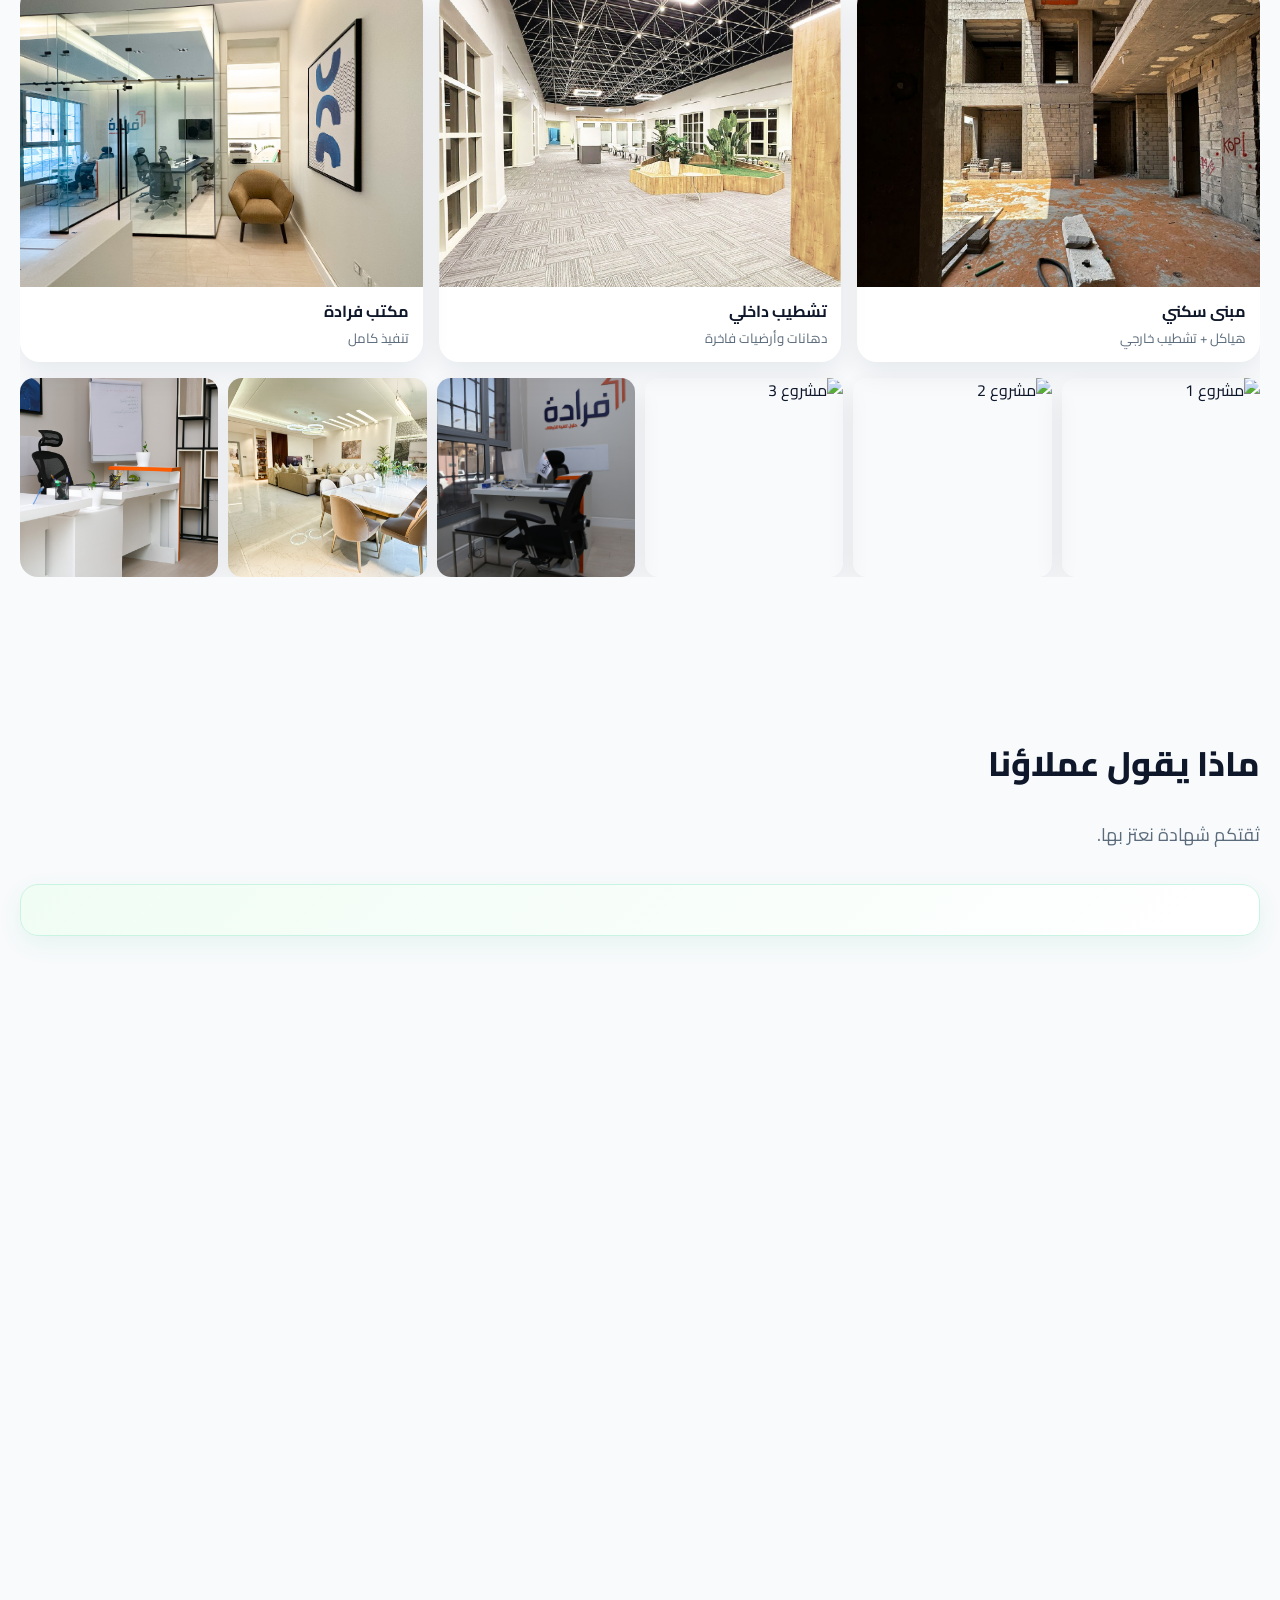
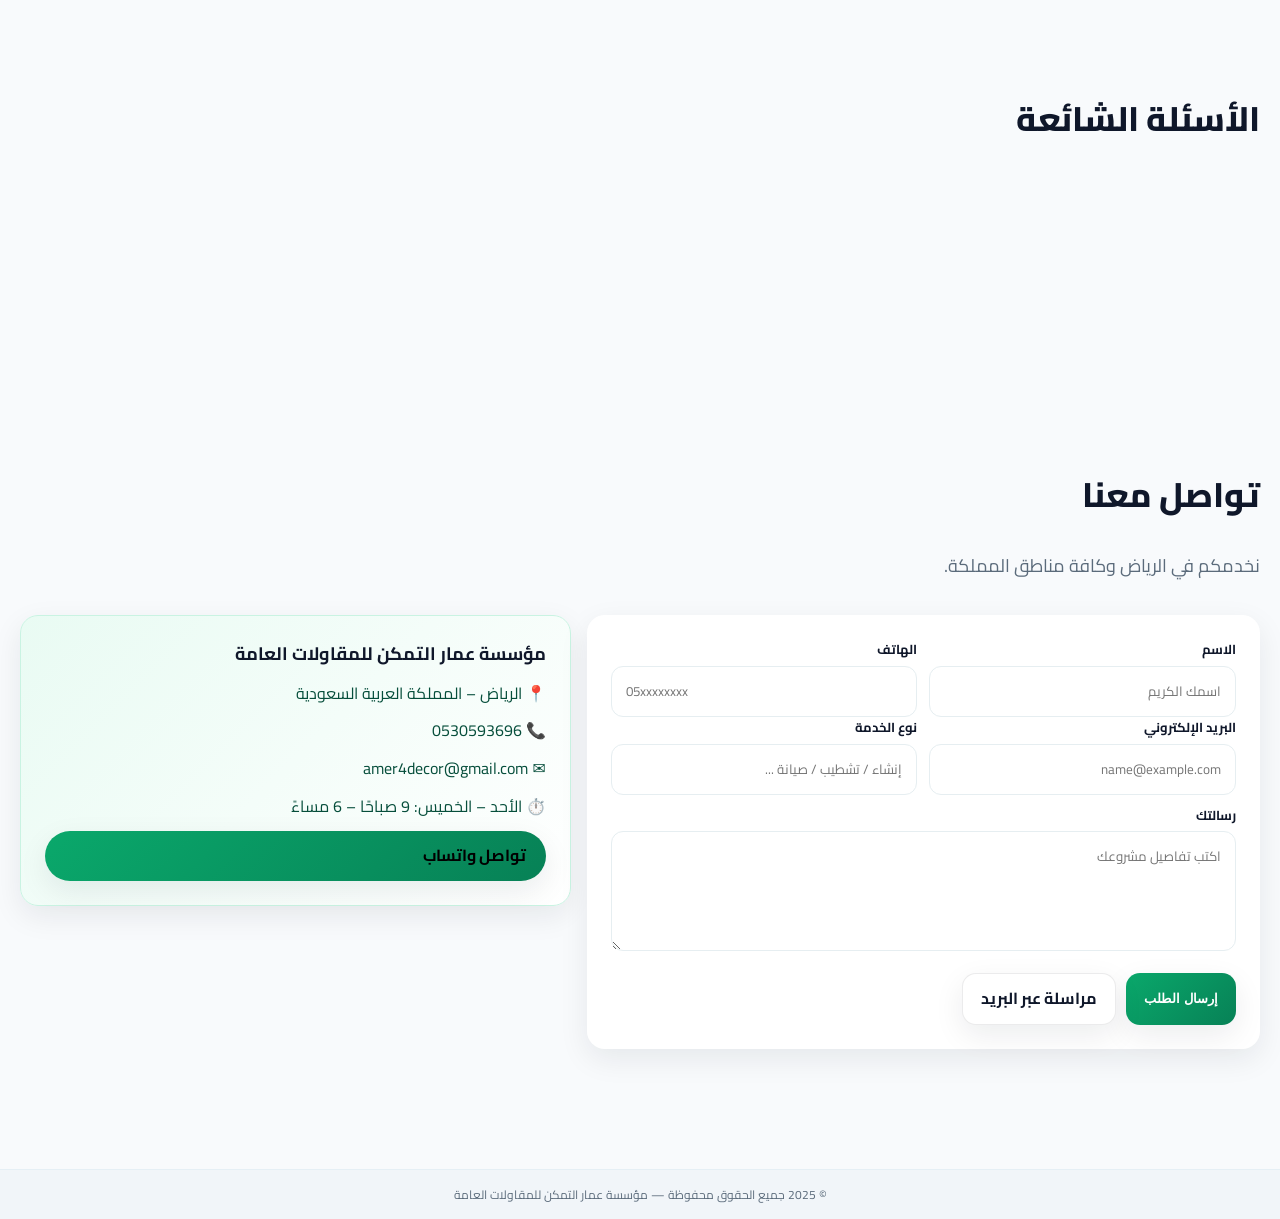
==== commit 93e6446b: "Update index.html" ====
--- a/index.html
+++ b/index.html
@@ -81,7 +81,7 @@
 
     <div class="side-cta">
       <a class="btn btn-primary" href="#contact">احجز استشارة</a>
-      <a class="btn" href="https://wa.me/966500000000" target="_blank" rel="noopener">واتساب سريع</a>
+      <a class="btn" href="https://wa.me/966530593696" target="_blank" rel="noopener">واتساب سريع</a>
     </div>
   </aside>
 
